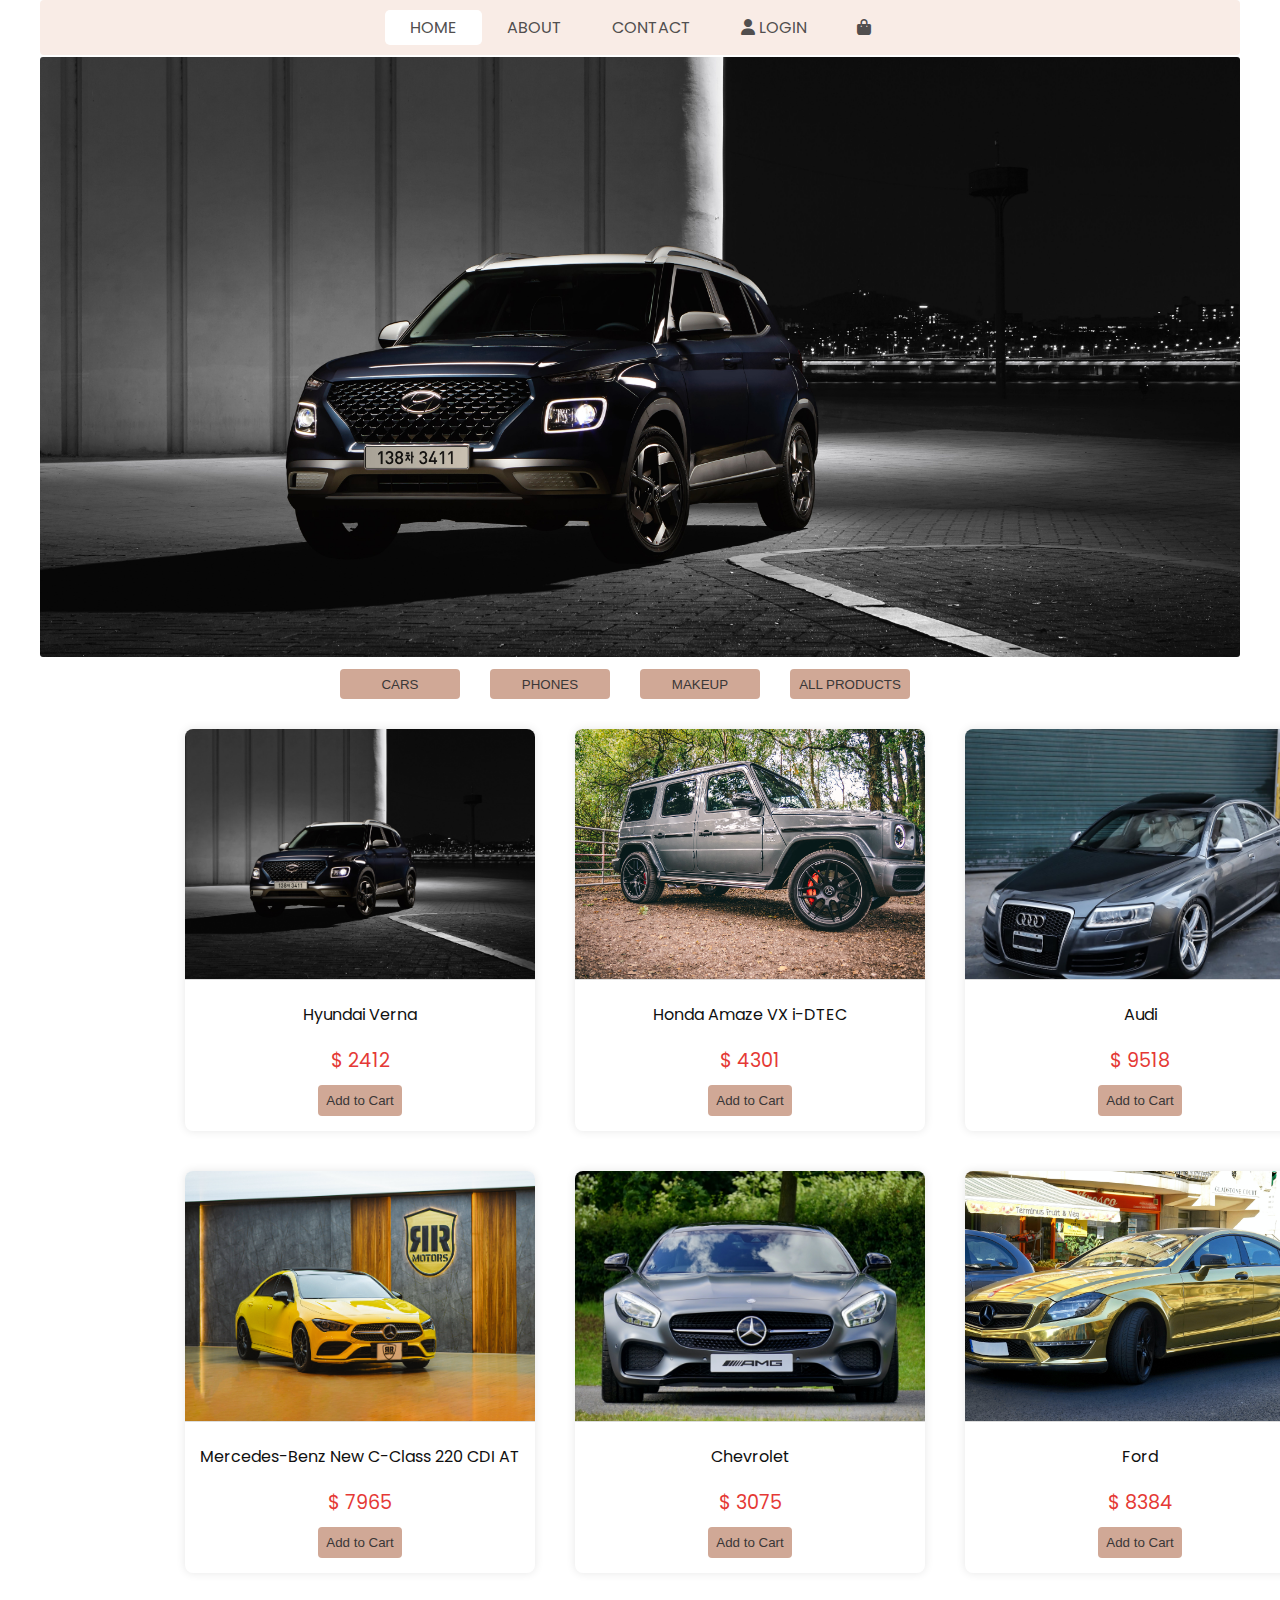
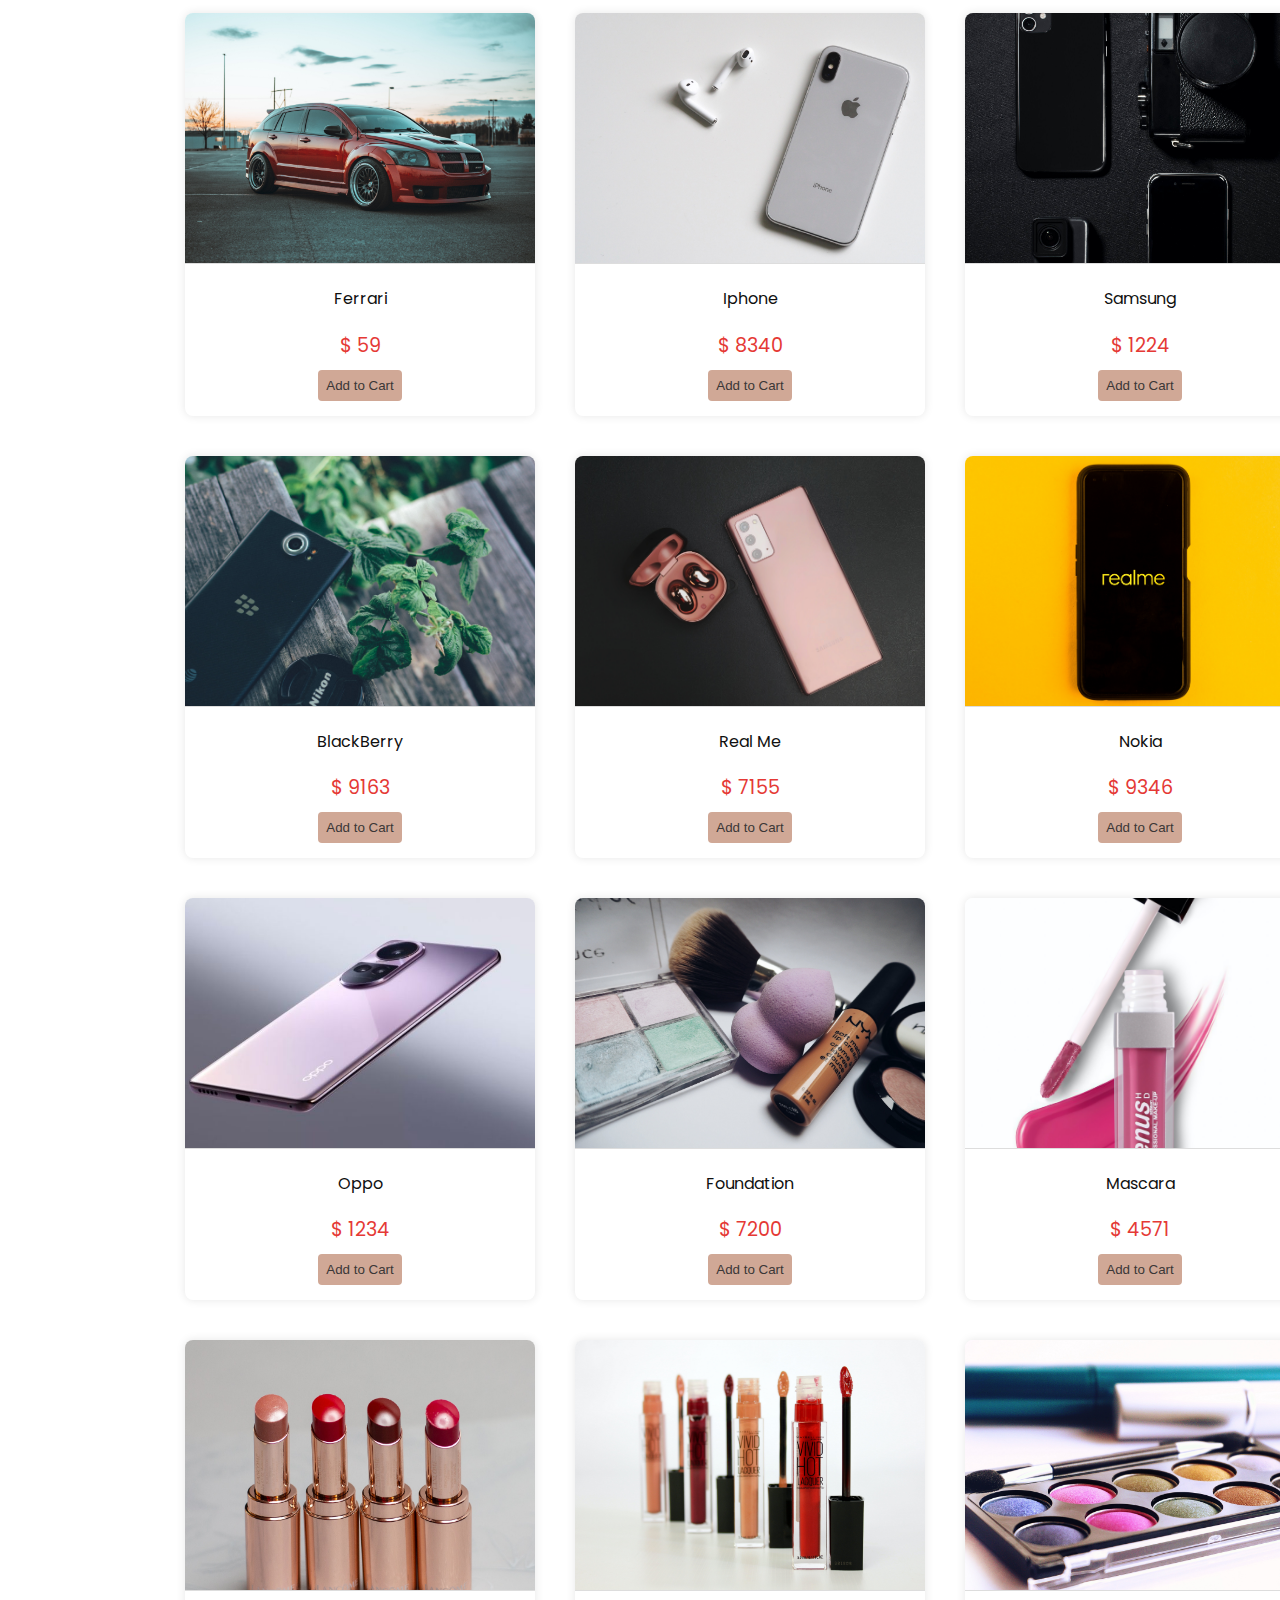
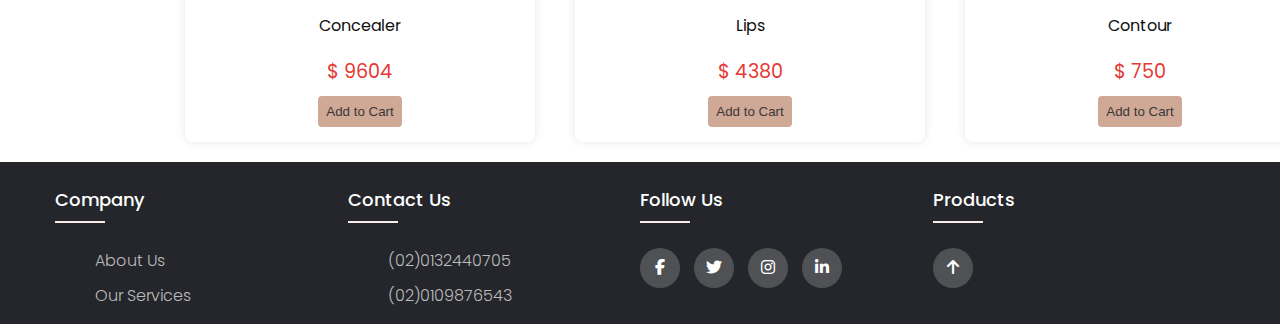
==== index.html @ e707fb2f "Simple E-commerce project" ====
<!DOCTYPE html>
<html lang="en">

<head>
  <meta charset="UTF-8">
  <meta name="viewport" content="width=device-width, initial-scale=1.0">
  <link rel="stylesheet" href="https://cdnjs.cloudflare.com/ajax/libs/font-awesome/6.5.1/css/all.min.css">
  <link rel="stylesheet" href="https://fonts.googleapis.com/css2?family=Poppins:wght@300;400;500;600;700&display=swap">
  <link rel=" stylesheet" href="./css/style.css">
  <title>Document</title>
</head>

<body id="mainBody">
  <!----------------------- Header------------------>
  <header id="top">
    <div class="header">
      <a href="#" class="active">Home</a>
      <a href="/about.html">About</a>
      <a href="/contact.html">Contact</a>
      <a href="#">
        <i class="fa fa-user"></i>
        <span>
          Login
        </span>
      </a>
      <a href="/cart.html">
        <i class="fa fa-shopping-bag">
          <button onclick="cart()" style="display: none;"></button>
        </i>
      </a>
    </div>
  </header>

  <!----------------------- Slider------------------>
  <div id="slider">
    <img src="/imgs/cars/car5.jpg">

  </div>
  <!----------------------- Products------------------>
  <section id="products">
    <div id="productsBtn">
      <button onclick="showCars()">Cars</button>
      <button onclick="showPhones()">Phones</button>
      <button onclick="showMakeup()">Makeup</button>
      <button onclick="displayProducts()">All products</button>
    </div>
    <div id="product-container">
    </div>
  </section>


  <!-----------------------Footer------------------>

  <footer class="footer">
    <div class="footer-container">
      <div class="row">
        <div class="footer-col">
          <h4>company</h4>
          <ul>
            <li><a href="#">about us</a></li>
            <li><a href="#">our services</a></li>
          </ul>
        </div>
        <div class="footer-col">
          <h4>Contact Us</h4>
          <ul>
            <li><a href="#">(02)0132440705</a></li>
            <li><a href="#">(02)0109876543</a></li>
          </ul>
        </div>

        <div class="footer-col">
          <h4>follow us</h4>
          <div class="social-links">
            <a href="#"><i class="fab fa-facebook-f"></i></a>
            <a href="#"><i class="fab fa-twitter"></i></a>
            <a href="#"><i class="fab fa-instagram"></i></a>
            <a href="#"><i class="fab fa-linkedin-in"></i></a>
          </div>
        </div>
        <div class="footer-col">
          <h4>Products</h4>
          <div class="social-links">
            <a href="#top"><i class="fa-solid fa-arrow-up"></i></a>
          </div>
        </div>
      </div>
  </footer>


</body>

</html>


<script src="./index.js"></script>
</body>

</html>
---- css/style.css ----
/***************** header*****************/
body {
  margin: 0px;
  box-sizing: border-box;
  font-family: "poppins", sans-serif;
  color: #101010;
}

.header {
  display: flex;
  justify-content: center;
  background-color: #f9ece6;
  width: 1000px;
  padding: 10px 100px;
  margin: auto;
  border-radius: 4px;
}

.header a {
  text-decoration: none;
  padding: 5px 25px;
  color: #514f4f;
  text-align: center;
  text-transform: uppercase;
  border-radius: 5px;

}

header .active {
  background-color: #ffffff;
}

/* *************Slider*************** */
#slider {
  margin: auto;
  width: 1200px;
  height: 600px;
  border: 2px solid transparent;
  overflow: hidden;
  border-radius: 5px;

}

#slider img {
  width: 100%;
  height: 600px;
  object-fit: cover;


}

/******************** products Btn*****************/
#productsBtn {
  display: flex;
  width: 1000px;
  /* text-align: center; */
  margin: auto;
  justify-content: center;
  padding: 10px 0;

}

#productsBtn button {
  background-color: #d0a896;
  color: #3a3737;
  border: none;
  padding: 8px;
  border-radius: 4px;
  cursor: pointer;
  transition: 0.3s ease-in-out;
  margin-right: 30px;
  width: 120px;
  height: 30px;
  text-transform: uppercase;

}

#productsBtn button:hover {
  transform: scale(1.15);

}

/******************** products Section*****************/

#product-container {
  width: 1500px;
  display: flex;
  flex-wrap: wrap;
  justify-content: center;
  margin: auto;
}

.product-card {
  width: 350px;
  margin: 20px;
  background-color: #fff;
  box-shadow: 0 0 10px rgba(0, 0, 0, 0.1);
  border-radius: 8px;
  overflow: hidden;
  transition: transform 0.2s ease-in-out;
}

.product-card:hover {
  transform: scale(1.05);
}

.product-image {
  width: 100%;
  height: 250px;
  object-fit: cover;
  border-bottom: 1px solid #ddd;
}

.product-info {
  padding: 15px;
  text-align: center;
}

.product-price {
  display: block;
  font-size: 1.2em;
  color: #e53935;
  margin-bottom: 10px;
}


/******************** Add to cart *****************/


.add-to-cart {
  background-color: #d0a896;
  color: #3a3737;
  border: none;
  padding: 8px;
  border-radius: 4px;
  cursor: pointer;
  transition: 0.3s ease-in-out;
}

.add-to-cart:hover {
  background-color: #ba0300;
  color: #fff;
}

#cart-header {
  color: #ba0300;
  font-family: woodmart-font;

}

.cartBody {
  margin: 0;
  padding: 20px;
  display: flex;
  justify-content: center;
  align-items: center;
  min-height: 100vh;
  background-color: #f4f4f4;
}

#cart-container {
  margin: auto;
  max-width: 700px;
  background-color: #fff;
  box-shadow: 0 0 10px rgba(0, 0, 0, 0.1);
  border-radius: 8px;
  overflow: hidden;
  padding: 20px;
}

.cart-item {
  display: flex;
  justify-content: space-between;
  align-items: center;
  border-bottom: 1px solid #ddd;
  padding: 10px 0;
}

.cart-item img {
  width: 150px;
  height: 120px;
  object-fit: cover;
  border-radius: 4px;
  margin-right: 10px;
}

.cart-item-info {
  flex-grow: 1;
}

.cart-item-title {
  font-size: 1.2em;
  color: #333;
}

.cart-item-price {
  font-size: 1.1em;
  color: #e53935;
}

.cart-total {
  margin-top: 20px;
  font-size: 1.2em;
  font-weight: bold;
  text-align: right;
}

.checkout-button {
  background-color: #4caf50;
  color: #fff;
  border: none;
  padding: 10px;
  border-radius: 4px;
  cursor: pointer;
  margin-top: 20px;
  width: 100%;
  transition: background-color 0.3s ease-in-out;
}

.checkout-button:hover {
  background-color: #45a049;
}

.delet-from-cart {
  background-color: #e53935;
  color: #fff;
  border: none;
  padding: 8px;
  border-radius: 4px;
  cursor: pointer;
  transition: background-color 0.3s ease-in-out;
}

.view {
  background-color: #29433b89;
  color: #fff;
  border: none;
  padding: 8px;
  border-radius: 4px;
  margin: 20px;
  cursor: pointer;
  transition: background-color 0.3s ease-in-out;
}

/******************** contact us form*****************/
input[type=text],
select,
textarea {
  width: 100%;
  padding: 12px;
  border: 1px solid #ccc;
  border-radius: 4px;
  box-sizing: border-box;
  margin-top: 6px;
  margin-bottom: 16px;
  resize: vertical
}

input[type=submit] {
  background-color: #04AA6D;
  color: white;
  padding: 12px 20px;
  border: none;
  border-radius: 4px;
  cursor: pointer;
}

input[type=submit]:hover {
  background-color: #45a049;
}

#form-container {
  width: 900px;
  margin: 100px auto;
  border-radius: 5px;
  background-color: #f2f2f2;
  padding: 20px;
}

.error {
  color: red;
  display: block;
}

/********************Footer********/

.footer-container {
  max-width: 1170px;
  margin: auto;
}

.row {
  display: flex;
  flex-wrap: wrap;
}

ul {
  list-style: none;
}

.footer {
  background-color: #24262b;
  /* padding: 15px 0; */
}

.footer-col {
  width: 25%;
  /* padding: 0 10px; */
}

.footer-col h4 {
  font-size: 18px;
  color: #ffffff;
  text-transform: capitalize;
  margin-bottom: 35px;
  font-weight: 500;
  position: relative;
}

.footer-col h4::before {
  content: '';
  position: absolute;
  left: 0;
  bottom: -10px;
  background-color: #f9ece6;
  height: 2px;
  box-sizing: border-box;
  width: 50px;
}

.footer-col ul li:not(:last-child) {
  margin-bottom: 10px;
}

.footer-col ul li a {
  font-size: 16px;
  text-transform: capitalize;
  color: #ffffff;
  text-decoration: none;
  font-weight: 300;
  color: #bbbbbb;
  display: block;
  transition: all 0.3s ease;
}

.footer-col ul li a:hover {
  color: #ffffff;
  padding-left: 8px;
}

.footer-col .social-links a {
  display: inline-block;
  height: 40px;
  width: 40px;
  background-color: rgba(255, 255, 255, 0.2);
  margin: 0 10px 10px 0;
  text-align: center;
  line-height: 40px;
  border-radius: 50%;
  color: #ffffff;
  transition: all 0.5s ease;
}

.footer-col .social-links a:hover {
  color: #24262b;
  background-color: #ffffff;
}

/*responsive*/
@media(max-width: 767px) {
  .footer-col {
    width: 50%;
    margin-bottom: 30px;
  }
}

@media(max-width: 574px) {
  .footer-col {
    width: 100%;
  }
}
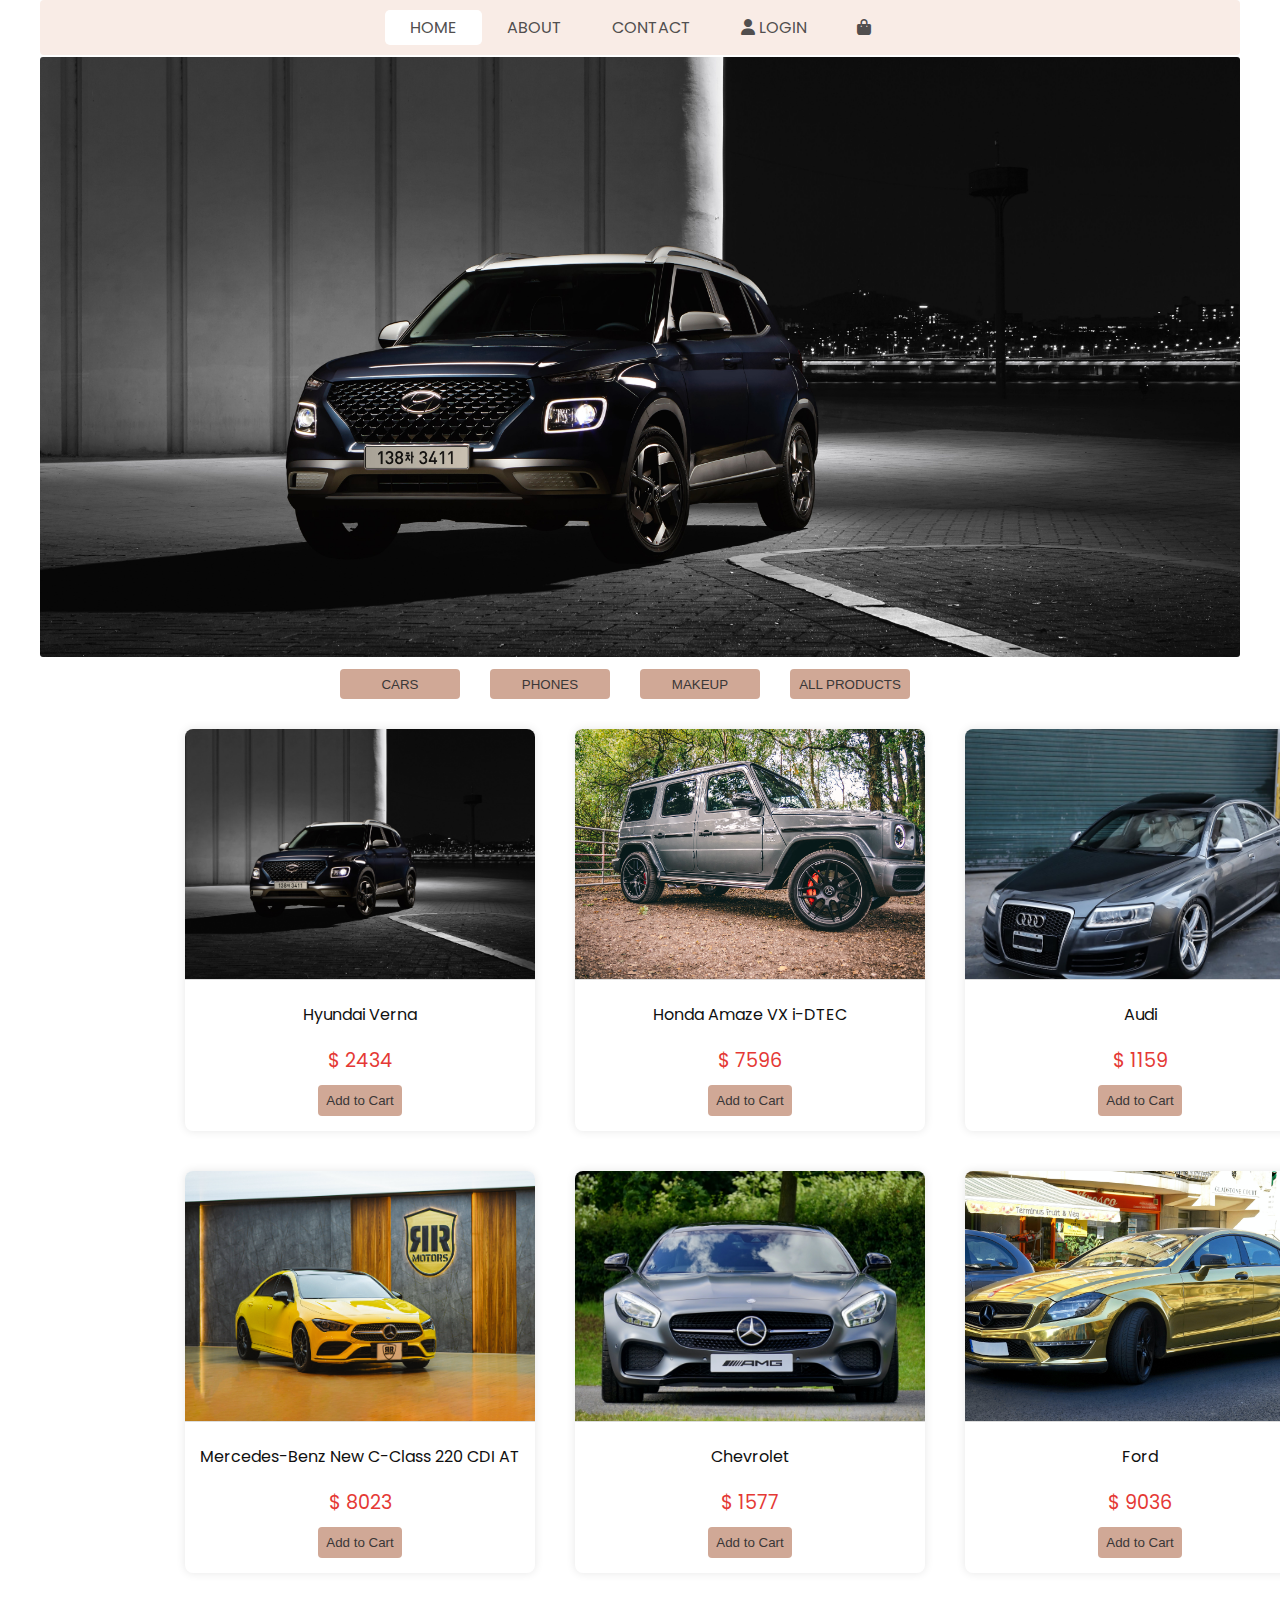
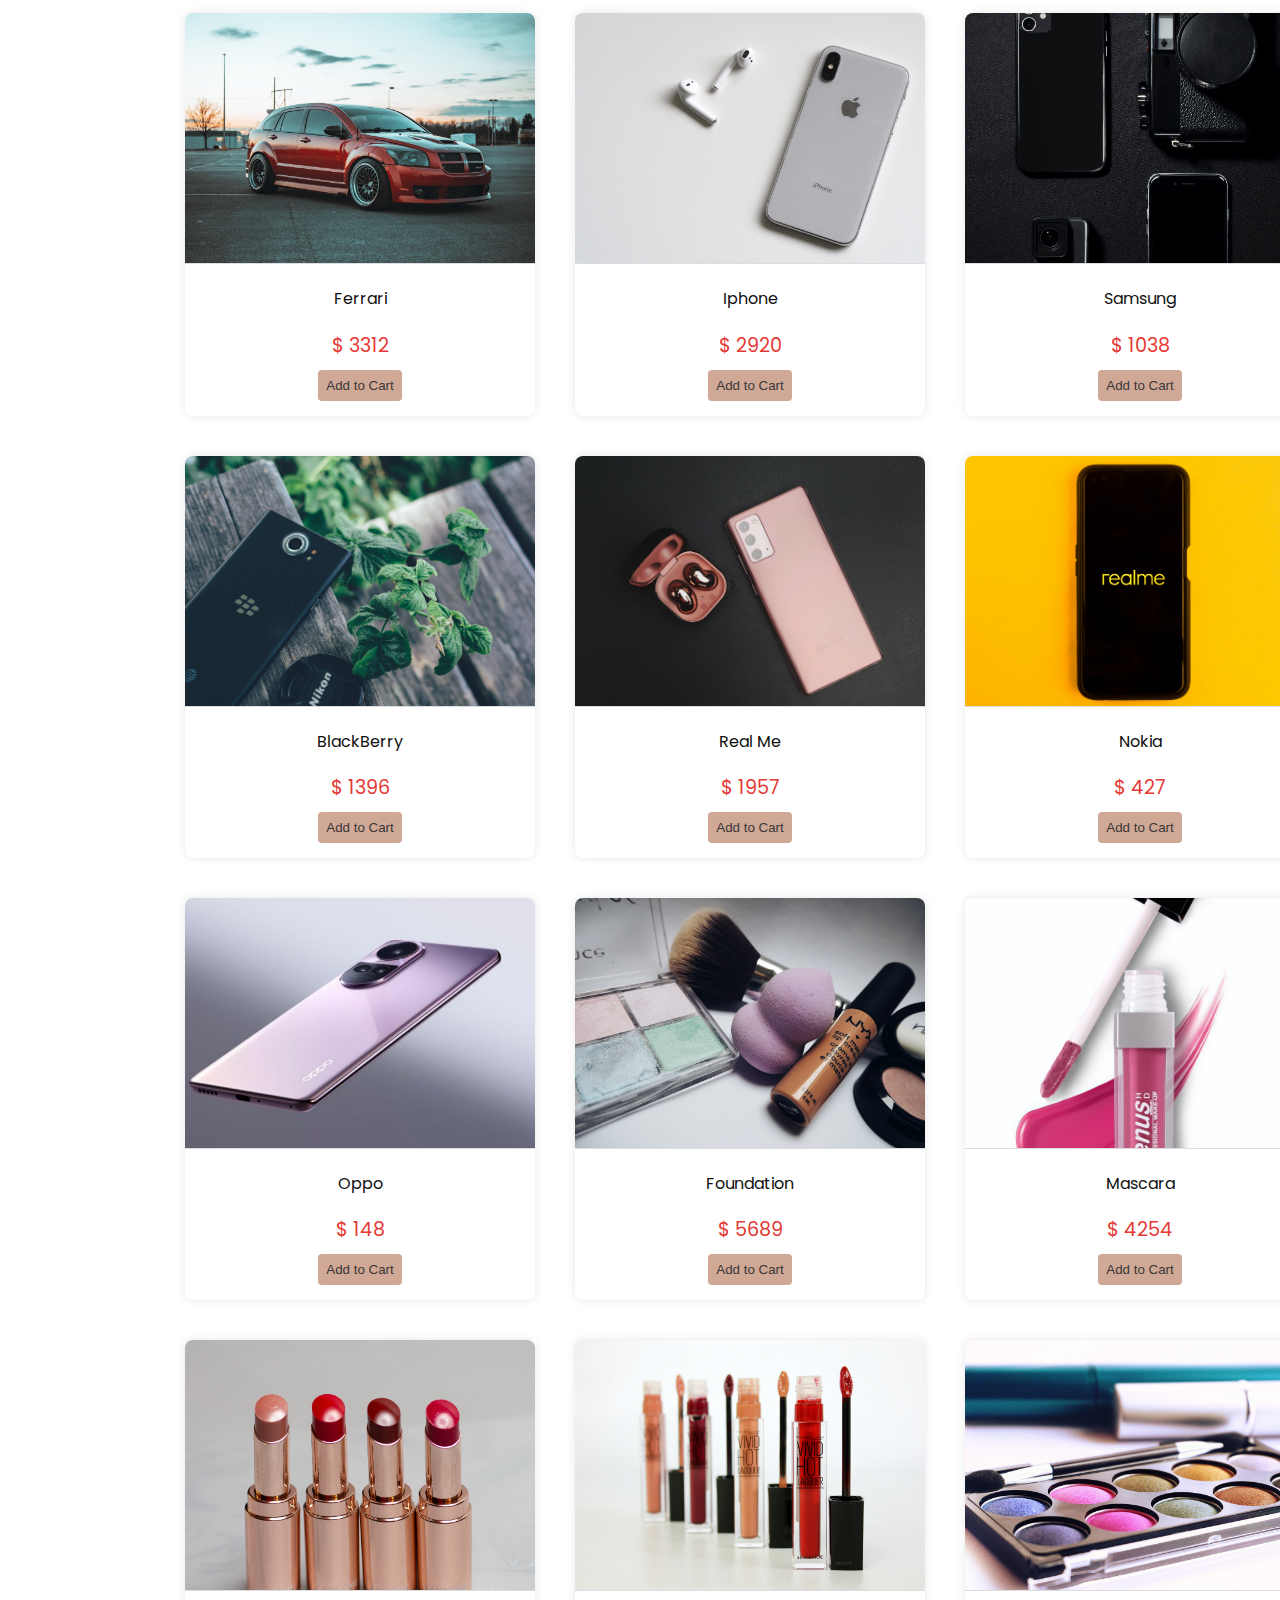
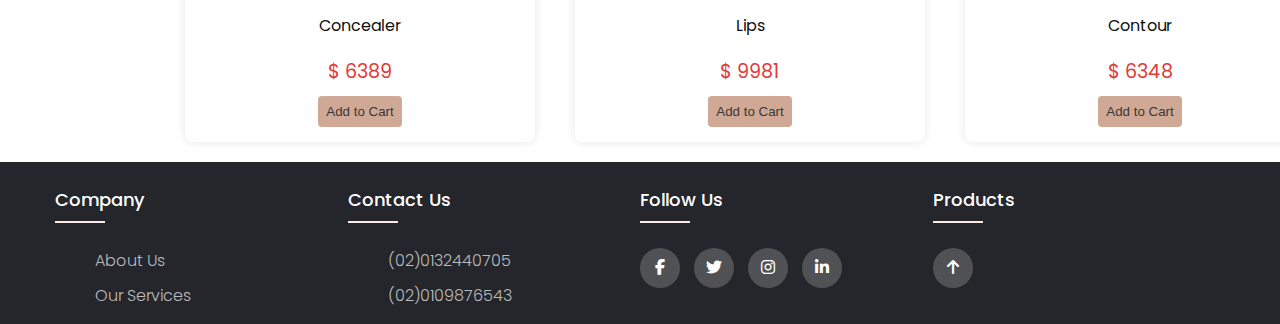
==== commit 2beee844: "Update index.html" ====
--- a/index.html
+++ b/index.html
@@ -33,7 +33,7 @@
 
   <!----------------------- Slider------------------>
   <div id="slider">
-    <img src="/imgs/cars/car5.jpg">
+    <img src="imgs/cars/car5.jpg">
 
   </div>
   <!----------------------- Products------------------>
@@ -96,4 +96,4 @@
 <script src="./index.js"></script>
 </body>
 
-</html>+</html>
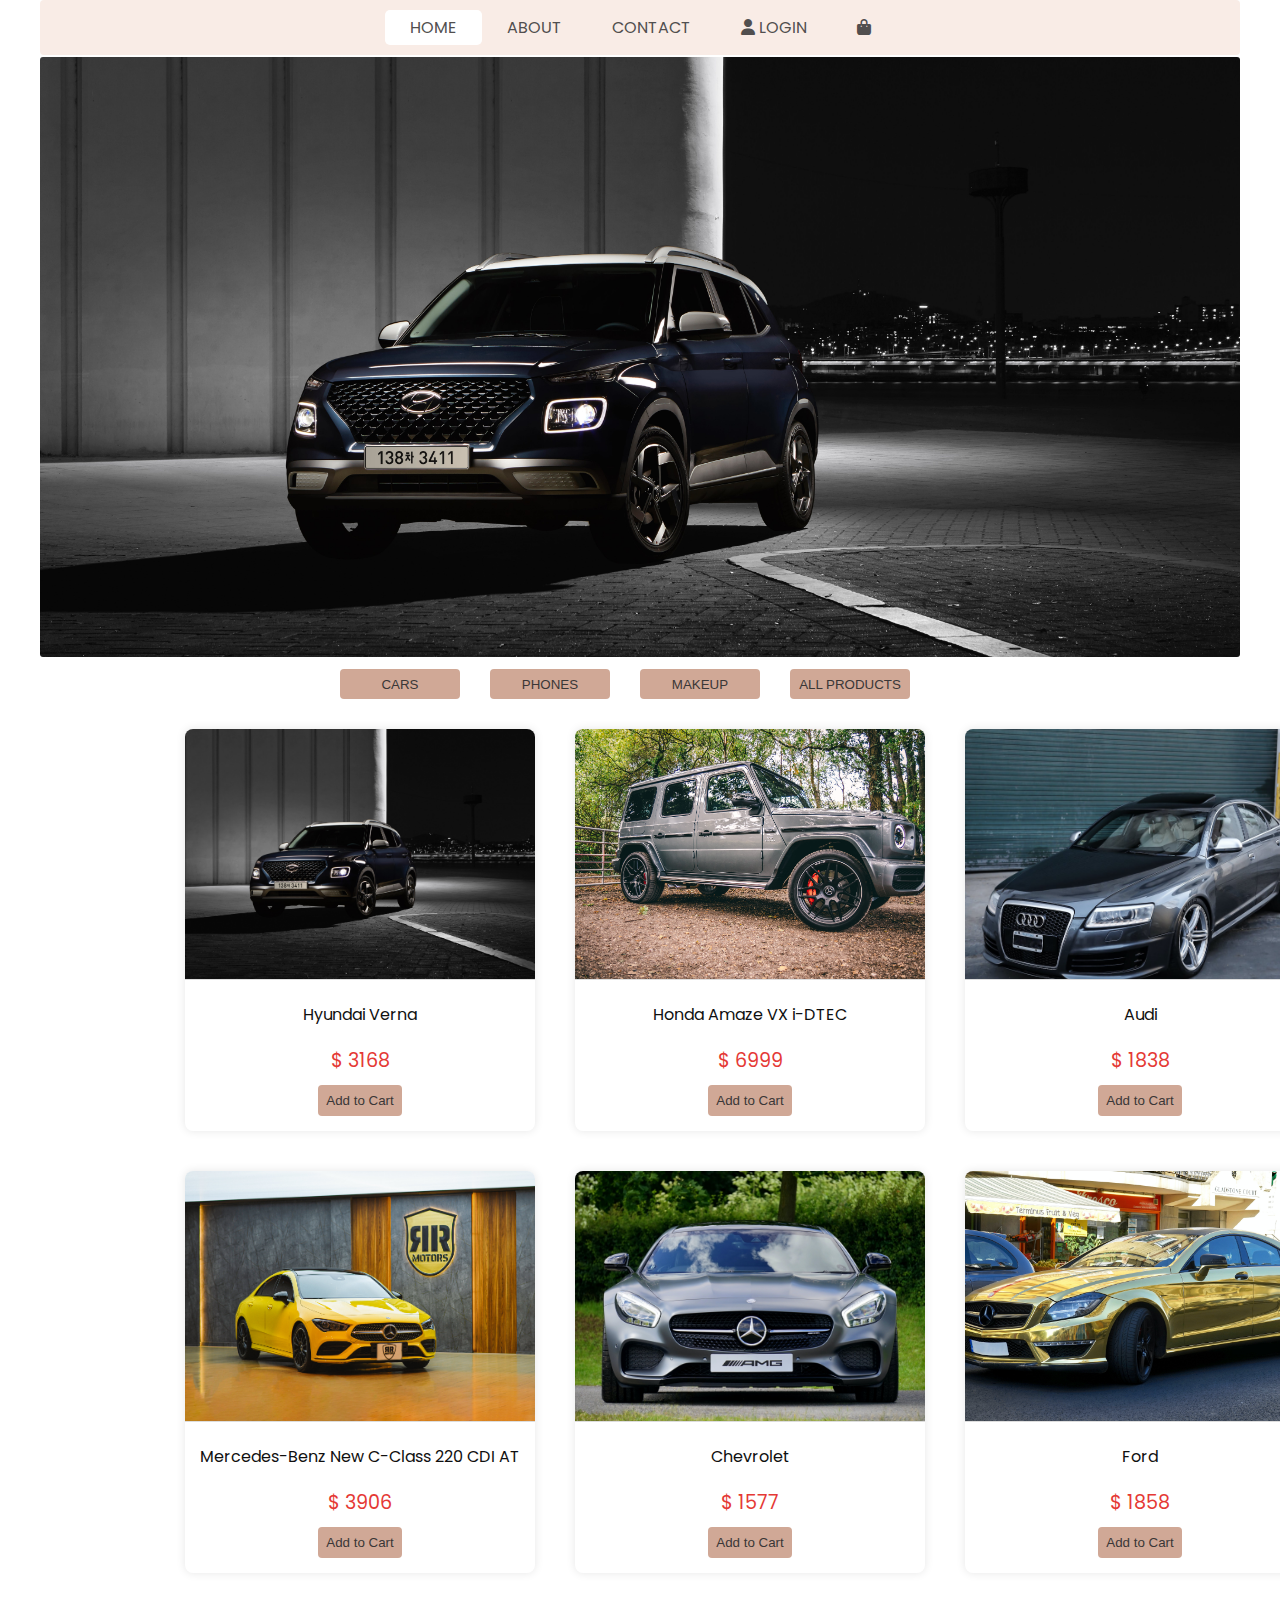
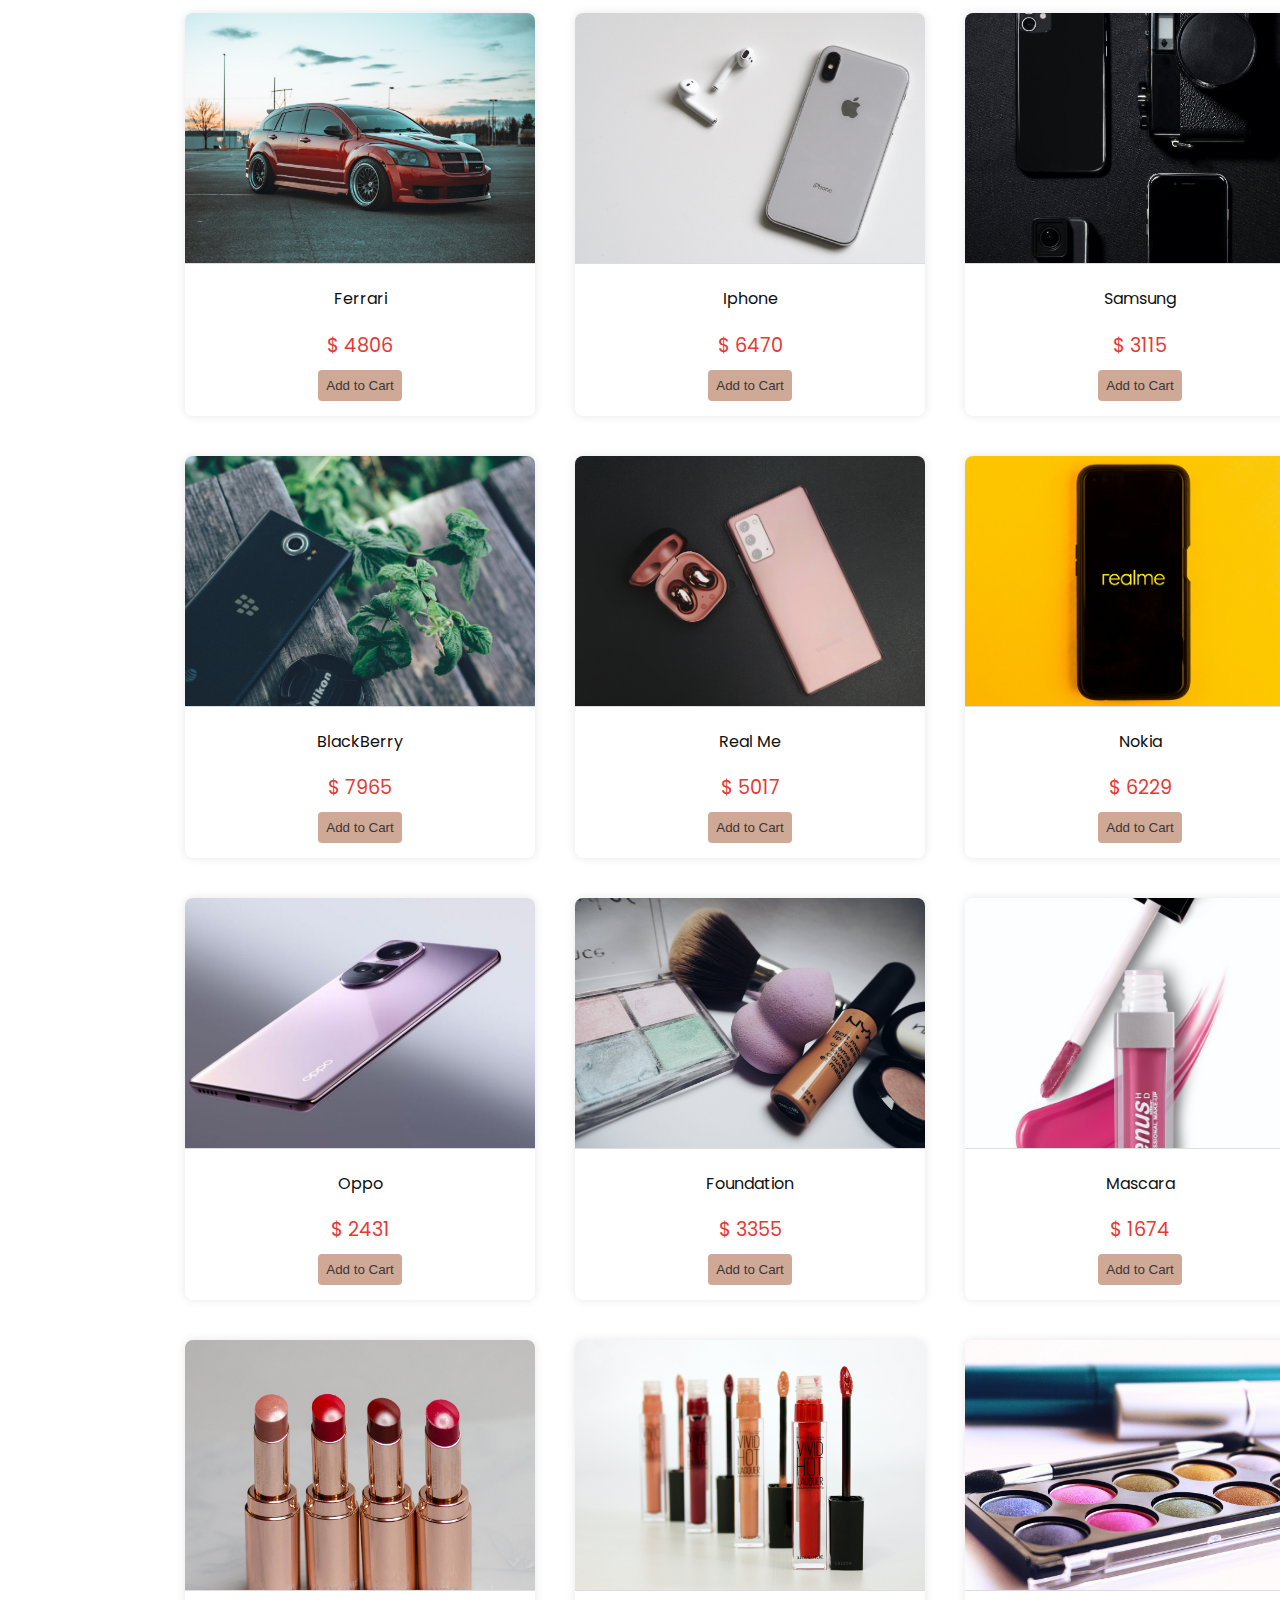
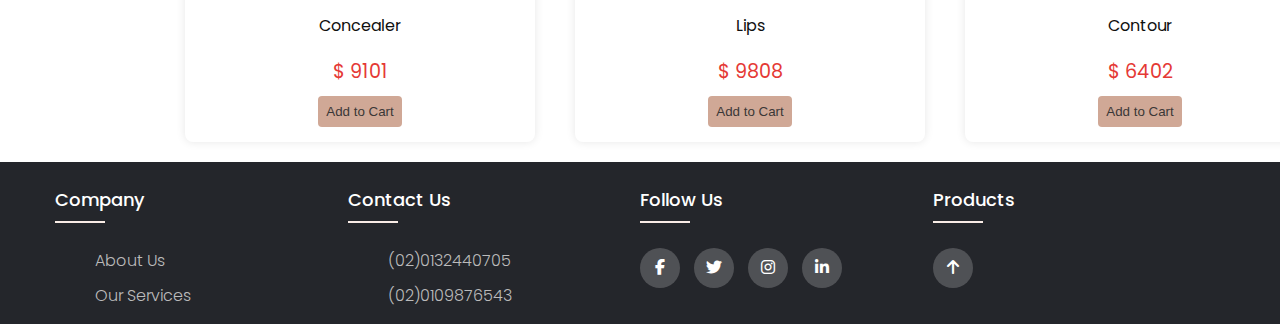
==== commit 2b444113: "Update index.html" ====
--- a/index.html
+++ b/index.html
@@ -15,15 +15,15 @@
   <header id="top">
     <div class="header">
       <a href="#" class="active">Home</a>
-      <a href="/about.html">About</a>
-      <a href="/contact.html">Contact</a>
+      <a href="#">About</a>
+      <a href="contact.html">Contact</a>
       <a href="#">
         <i class="fa fa-user"></i>
         <span>
           Login
         </span>
       </a>
-      <a href="/cart.html">
+      <a href="cart.html">
         <i class="fa fa-shopping-bag">
           <button onclick="cart()" style="display: none;"></button>
         </i>
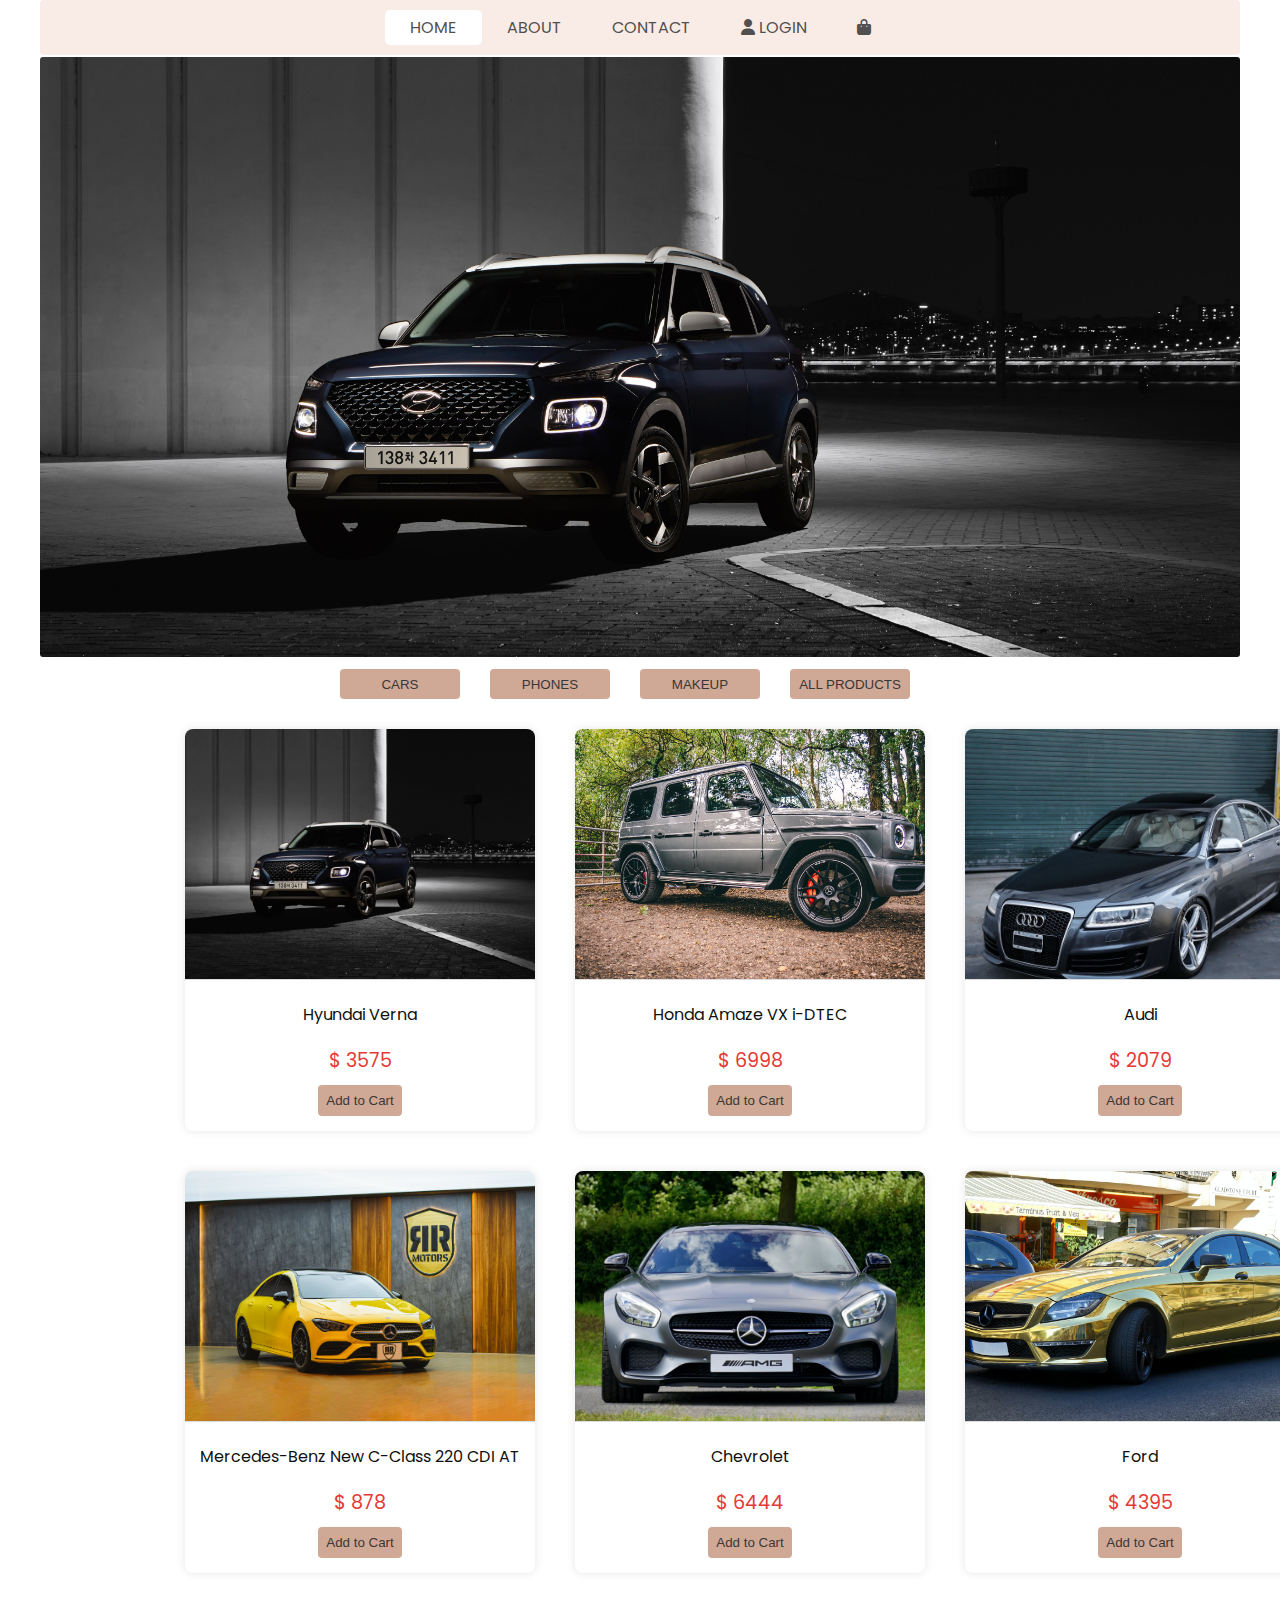
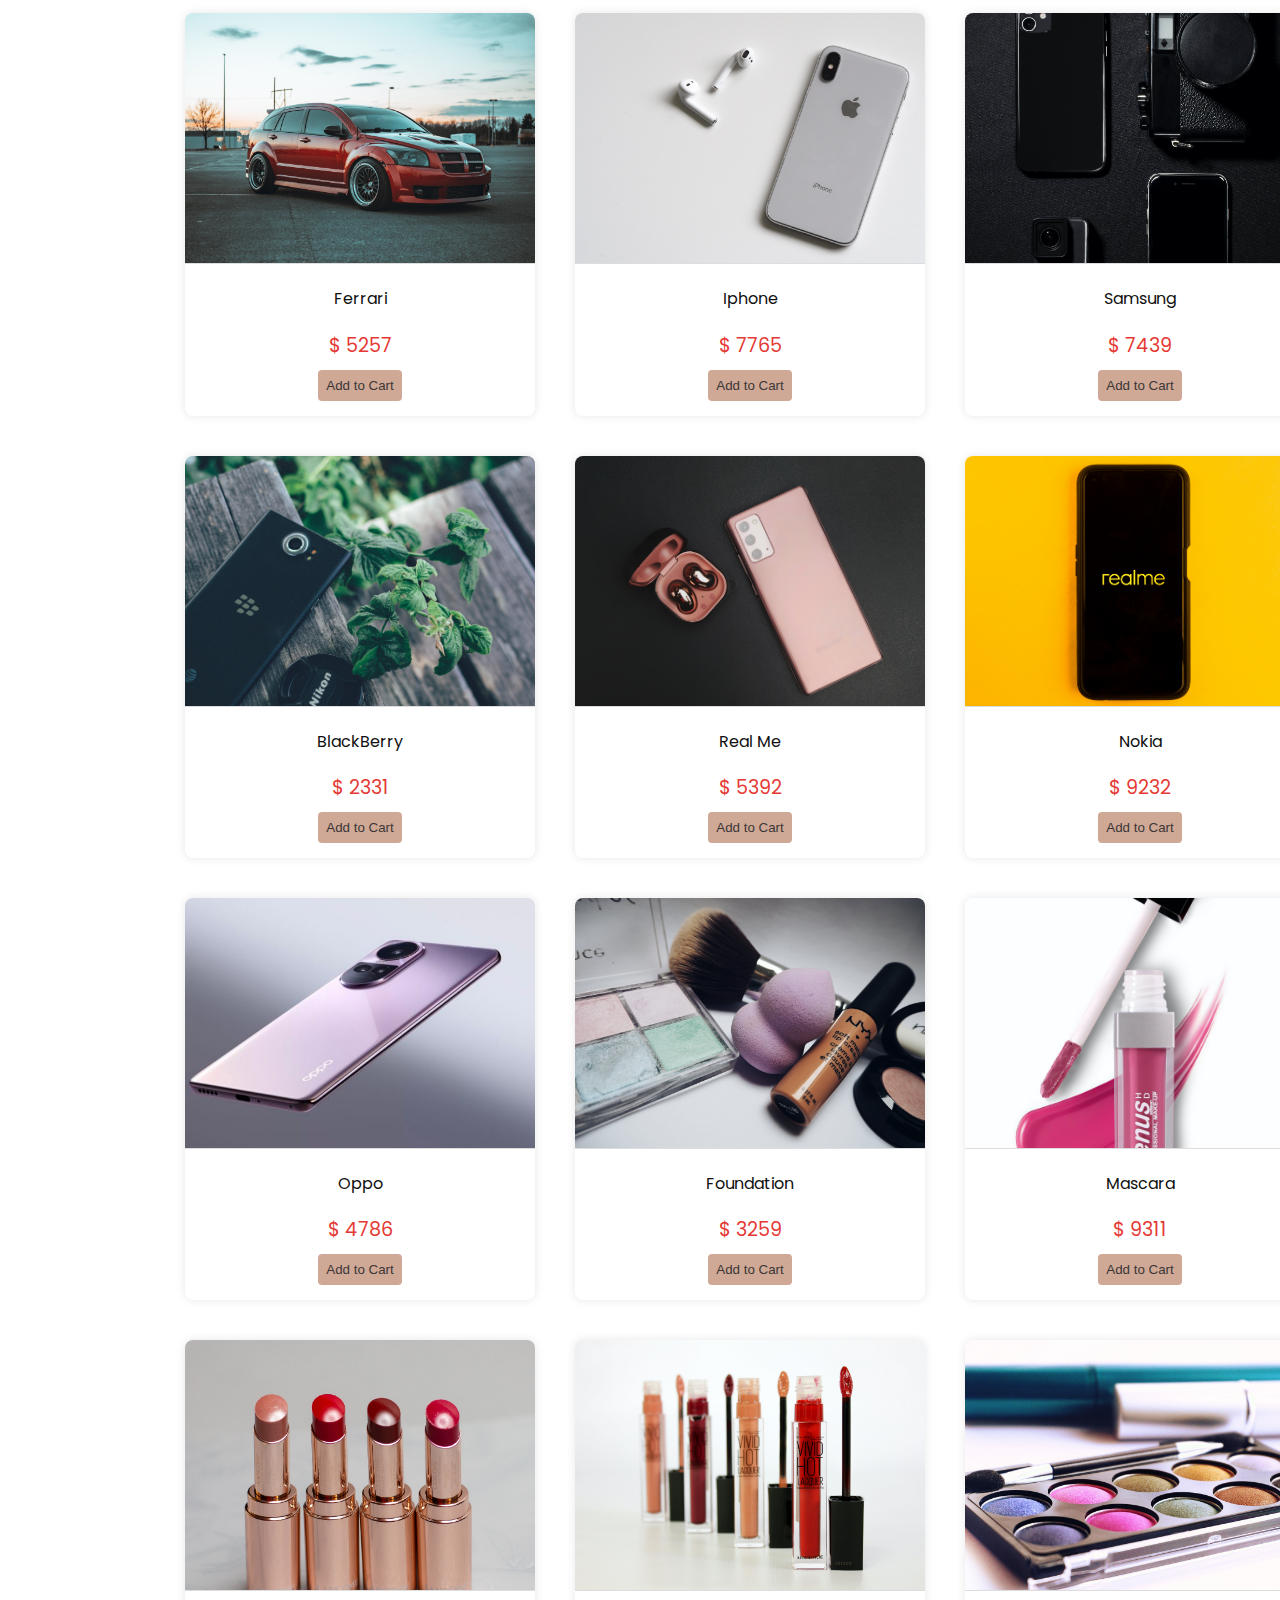
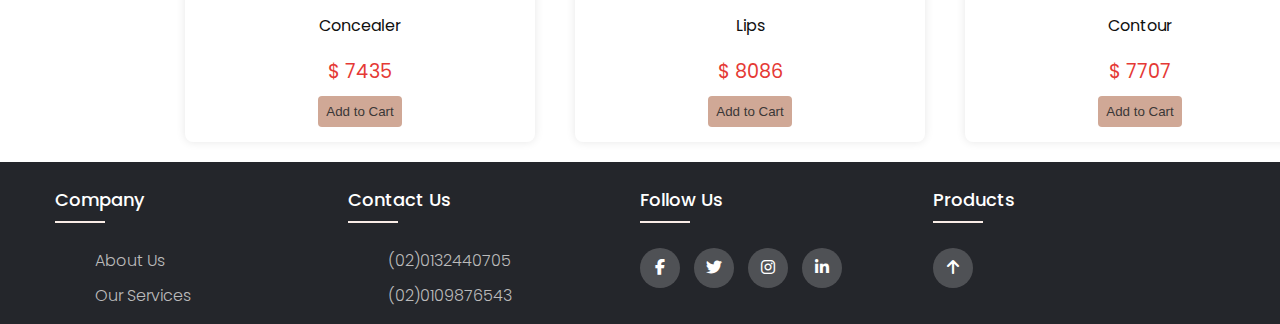
==== commit 7e2c953d: "adding a full proj img" ====
--- a/index.html
+++ b/index.html
@@ -15,15 +15,15 @@
   <header id="top">
     <div class="header">
       <a href="#" class="active">Home</a>
-      <a href="#">About</a>
-      <a href="contact.html">Contact</a>
+      <a href="/about.html">About</a>
+      <a href="/contact.html">Contact</a>
       <a href="#">
         <i class="fa fa-user"></i>
         <span>
           Login
         </span>
       </a>
-      <a href="cart.html">
+      <a href="/cart.html">
         <i class="fa fa-shopping-bag">
           <button onclick="cart()" style="display: none;"></button>
         </i>
@@ -96,4 +96,4 @@
 <script src="./index.js"></script>
 </body>
 
-</html>
+</html>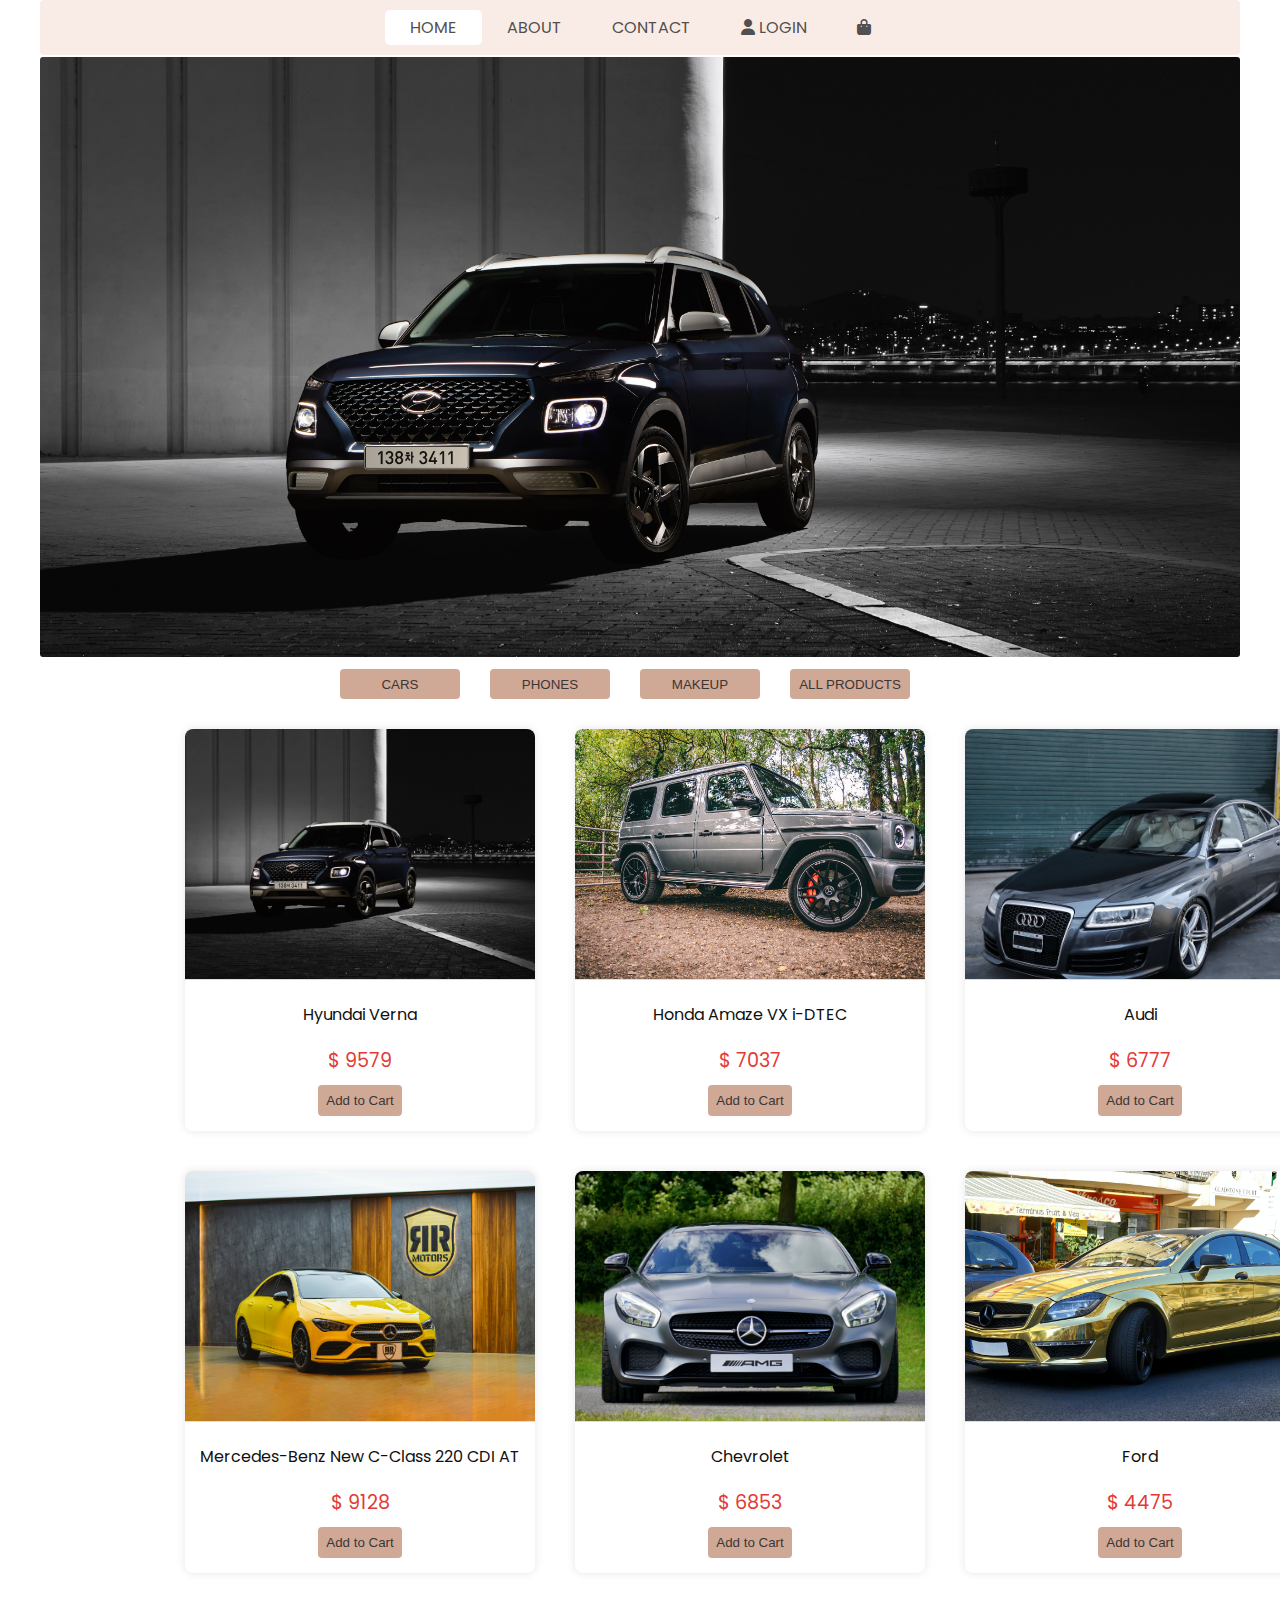
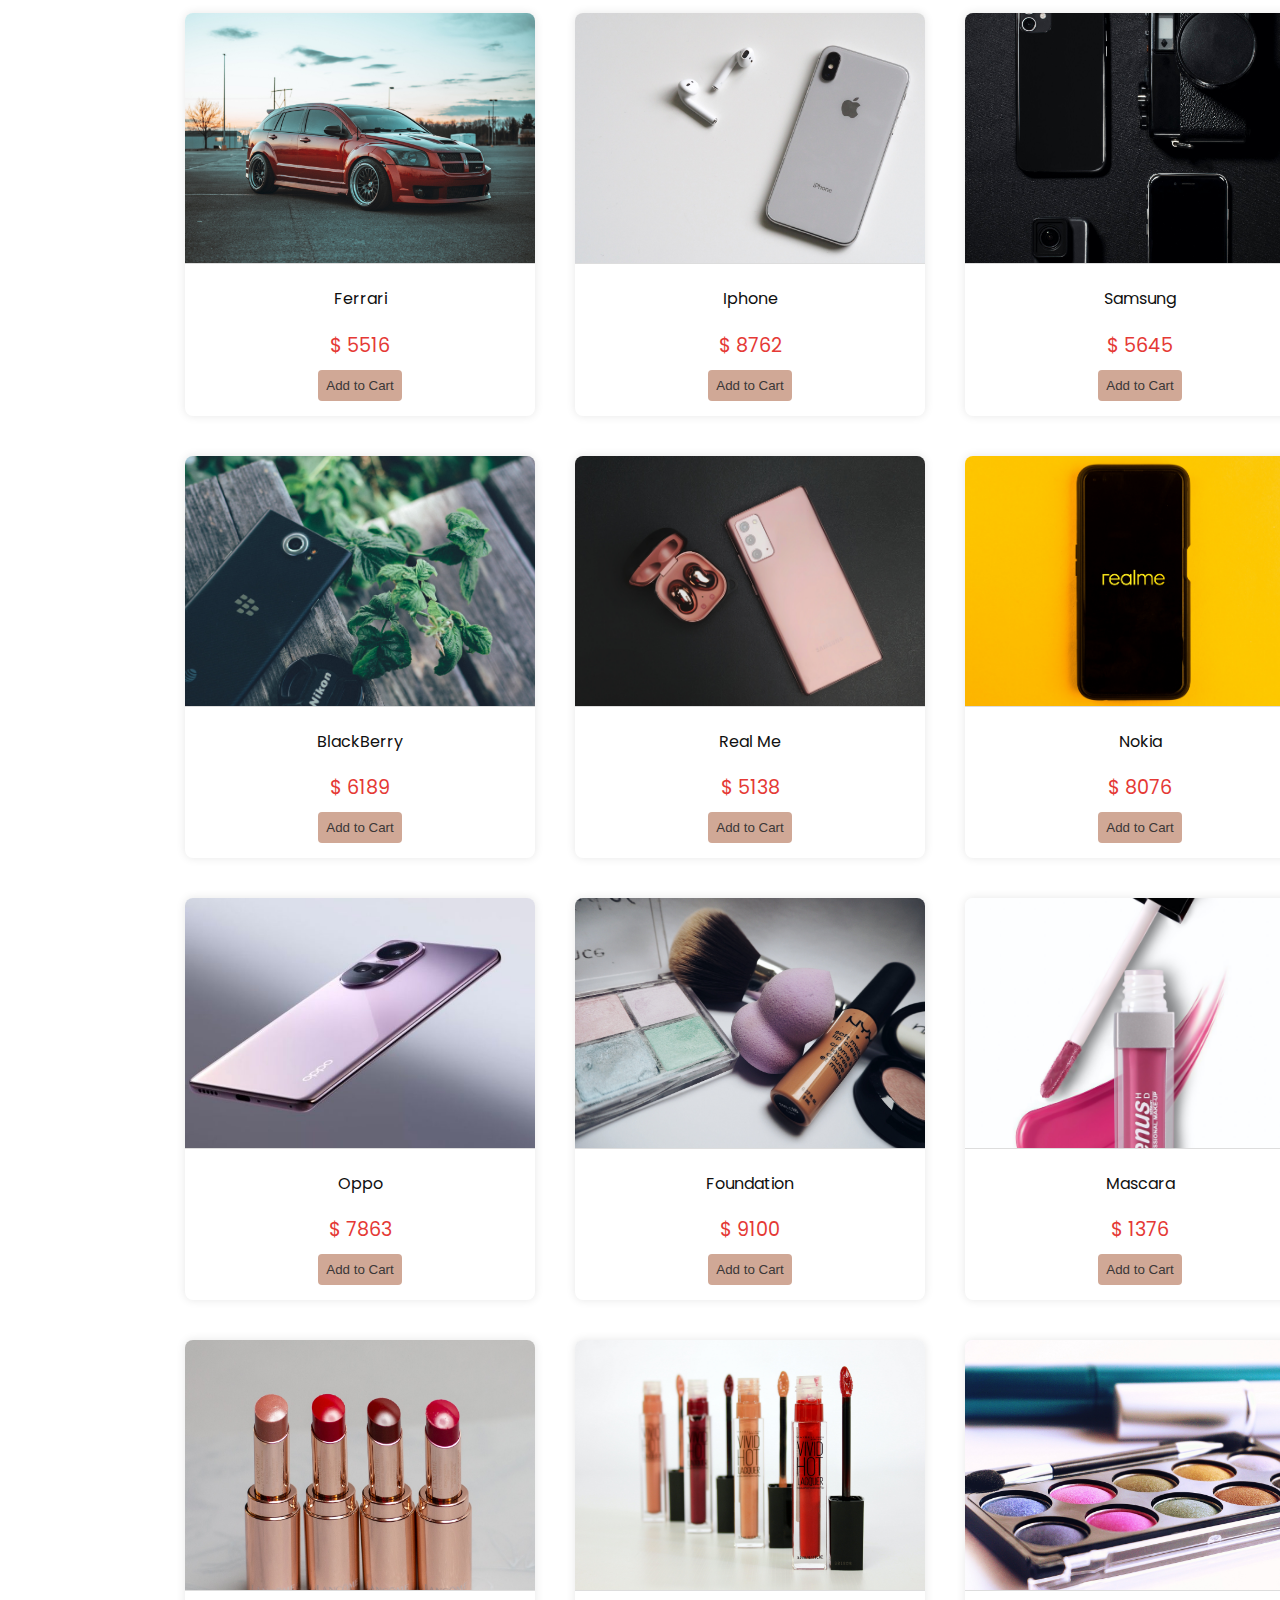
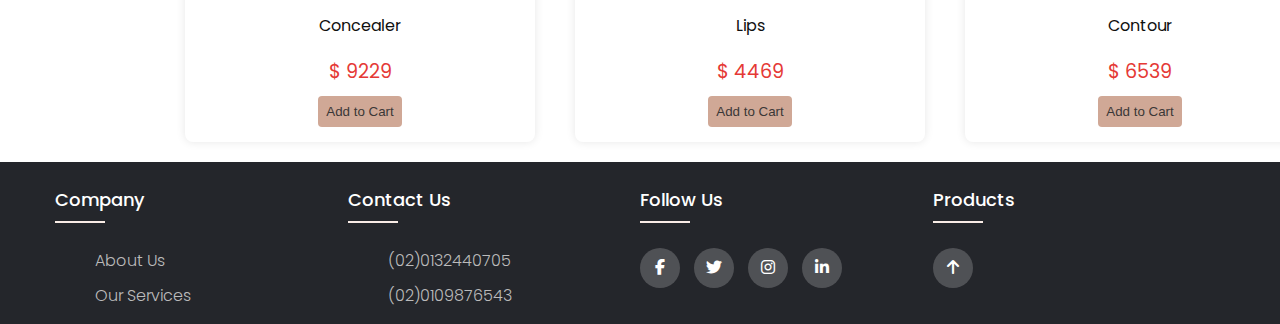
==== commit b8a1c91b: "Merge https://github.com/ShroukMatter/E-commerce" ====
--- a/index.html
+++ b/index.html
@@ -15,15 +15,15 @@
   <header id="top">
     <div class="header">
       <a href="#" class="active">Home</a>
-      <a href="/about.html">About</a>
-      <a href="/contact.html">Contact</a>
+      <a href="#">About</a>
+      <a href="contact.html">Contact</a>
       <a href="#">
         <i class="fa fa-user"></i>
         <span>
           Login
         </span>
       </a>
-      <a href="/cart.html">
+      <a href="cart.html">
         <i class="fa fa-shopping-bag">
           <button onclick="cart()" style="display: none;"></button>
         </i>
@@ -96,4 +96,4 @@
 <script src="./index.js"></script>
 </body>
 
-</html>+</html>
